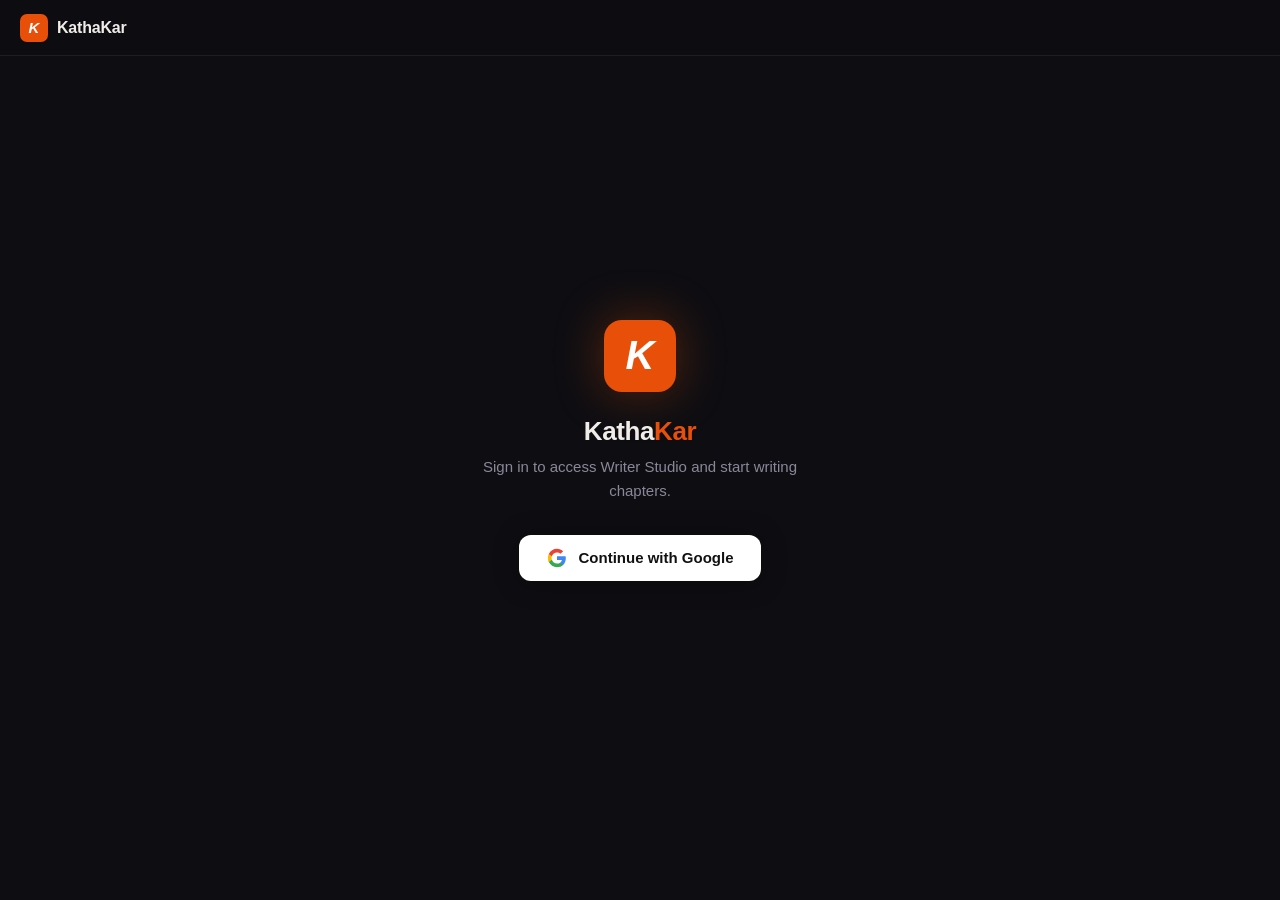
==== kathakar-add-chapter.html @ 12774c69 "Refactor Writer Studio: two-panel dashboard, multi-page arch, file upload, sort, Playwright testids" ====
<!DOCTYPE html>
<html lang="en">
<head>
<meta charset="UTF-8">
<meta name="viewport" content="width=device-width, initial-scale=1.0">
<title>Add Chapter — KathaKar</title>
<script src="https://www.gstatic.com/firebasejs/10.12.0/firebase-app-compat.js"></script>
<script src="https://www.gstatic.com/firebasejs/10.12.0/firebase-auth-compat.js"></script>
<script src="https://www.gstatic.com/firebasejs/10.12.0/firebase-firestore-compat.js"></script>
<script src="https://www.gstatic.com/firebasejs/10.12.0/firebase-storage-compat.js"></script>
<script src="https://cdnjs.cloudflare.com/ajax/libs/mammoth/1.6.0/mammoth.browser.min.js"></script>
<style>
:root {
  --orange:      #E8500A;
  --orange-hi:   #FF6020;
  --orange-dim:  rgba(232,80,10,0.12);
  --orange-dim2: rgba(232,80,10,0.22);
  --dark:        #0E0E12;
  --surface:     #17171C;
  --surface2:    #1F1F28;
  --surface3:    #272733;
  --text:        #F0EDE8;
  --muted:       #8B8799;
  --subtle:      #5A5768;
  --border:      rgba(255,255,255,0.07);
  --border-hi:   rgba(255,255,255,0.14);
  --green:       #4CAF50;
  --green-dim:   rgba(76,175,80,0.13);
  --red:         #EF5350;
  --red-dim:     rgba(239,83,80,0.12);
}

*, *::before, *::after { box-sizing: border-box; margin: 0; padding: 0; }
html { scroll-behavior: smooth; }
body {
  font-family: 'Helvetica Neue', Arial, system-ui, sans-serif;
  background: var(--dark);
  color: var(--text);
  min-height: 100vh;
  -webkit-font-smoothing: antialiased;
}

/* ── Topbar ── */
.topbar {
  position: fixed; top: 0; left: 0; right: 0; z-index: 200;
  display: flex; align-items: center; justify-content: space-between;
  padding: 0 20px; height: 56px;
  background: rgba(14,14,18,0.97); backdrop-filter: blur(16px);
  border-bottom: 1px solid var(--border);
}
.topbar-logo { display: flex; align-items: center; gap: 9px; text-decoration: none; }
.logo-k {
  width: 28px; height: 28px; border-radius: 7px; background: var(--orange);
  display: flex; align-items: center; justify-content: center;
  font-size: 15px; font-weight: 800; color: #fff; font-style: italic; flex-shrink: 0;
}
.logo-text { font-size: 16px; font-weight: 700; color: var(--text); letter-spacing: -0.2px; }
.topbar-right { display: flex; align-items: center; gap: 10px; }
.user-avatar { width: 28px; height: 28px; border-radius: 50%; border: 2px solid var(--orange); object-fit: cover; background: var(--surface2); }
.user-name { font-size: 12px; color: var(--muted); max-width: 140px; overflow: hidden; text-overflow: ellipsis; white-space: nowrap; }
.sign-out-btn {
  padding: 5px 12px; border: 1px solid var(--border-hi); border-radius: 100px;
  background: none; color: var(--muted); font-size: 12px; cursor: pointer; font-family: inherit;
  transition: border-color .2s, color .2s;
}
.sign-out-btn:hover { border-color: var(--orange); color: var(--orange); }

/* ── Auth screen ── */
#auth-screen {
  min-height: 100vh; display: flex; flex-direction: column;
  align-items: center; justify-content: center;
  background: var(--dark); text-align: center; padding: 40px 24px;
}
.auth-logo-box {
  width: 72px; height: 72px; border-radius: 18px; background: var(--orange);
  display: flex; align-items: center; justify-content: center;
  font-size: 40px; font-weight: 800; color: #fff; font-style: italic;
  margin-bottom: 24px; box-shadow: 0 0 48px rgba(232,80,10,0.35);
}
.auth-h1 { font-size: 26px; font-weight: 700; margin-bottom: 8px; letter-spacing: -0.4px; }
.auth-h1 em { color: var(--orange); font-style: normal; }
.auth-sub { font-size: 15px; color: var(--muted); margin-bottom: 32px; line-height: 1.6; max-width: 360px; }
.google-btn {
  display: inline-flex; align-items: center; gap: 12px;
  padding: 13px 28px; background: #fff; color: #111;
  border: none; border-radius: 12px; font-size: 15px; font-weight: 600; cursor: pointer;
  box-shadow: 0 2px 24px rgba(0,0,0,0.35); transition: transform .15s, box-shadow .15s; font-family: inherit;
}
.google-btn:hover { transform: translateY(-2px); box-shadow: 0 6px 32px rgba(0,0,0,0.45); }
.google-btn svg { width: 20px; height: 20px; flex-shrink: 0; }

/* ── Main content ── */
#main-content { display: none; }
.page {
  max-width: 760px; margin: 0 auto; padding: 80px 24px 80px;
}

/* ── Breadcrumb ── */
.breadcrumb {
  display: inline-flex; align-items: center; gap: 6px;
  font-size: 13px; color: var(--muted); text-decoration: none; margin-bottom: 24px;
  transition: color .15s;
}
.breadcrumb:hover { color: var(--text); }
.breadcrumb::before { content: '←'; font-size: 14px; }

/* ── Page title ── */
.page-title {
  font-size: 22px; font-weight: 700; letter-spacing: -0.4px; margin-bottom: 4px;
  text-wrap: balance;
}
.page-sub { font-size: 14px; color: var(--muted); margin-bottom: 28px; }

/* ── Status indicator ── */
.status-indicator {
  display: inline-flex; align-items: center; gap: 6px;
  margin-bottom: 24px;
}
.status-dot { width: 6px; height: 6px; border-radius: 50%; }
.status-dot.published { background: var(--green); }
.status-dot.draft { background: var(--muted); }
.status-text { font-size: 12px; font-weight: 700; text-transform: uppercase; letter-spacing: 0.7px; }
.status-text.published { color: var(--green); }
.status-text.draft { color: var(--muted); }

/* ── Form ── */
.form-group { margin-bottom: 20px; }
.form-label {
  display: block; font-size: 11px; font-weight: 700; text-transform: uppercase;
  letter-spacing: 0.9px; color: var(--muted); margin-bottom: 7px;
}
.form-label span { font-weight: 400; text-transform: none; letter-spacing: 0; color: var(--subtle); }
.form-input {
  width: 100%; padding: 11px 14px;
  background: var(--surface); border: 1px solid var(--border-hi);
  border-radius: 10px; color: var(--text); font-size: 15px; font-family: inherit;
  transition: border-color .15s, box-shadow .15s; outline: none;
}
.form-input:focus {
  border-color: var(--orange);
  box-shadow: 0 0 0 3px var(--orange-dim);
}
.form-input::placeholder { color: var(--subtle); }

/* ── File upload row ── */
.file-upload-row {
  display: flex; align-items: center; gap: 10px; margin-bottom: 10px; flex-wrap: wrap;
}
.file-upload-label {
  display: inline-flex; align-items: center; gap: 6px;
  padding: 7px 14px; background: var(--surface2); border: 1px solid var(--border-hi);
  border-radius: 8px; font-size: 12px; font-weight: 600; color: var(--muted);
  cursor: pointer; transition: border-color .15s, color .15s; user-select: none;
}
.file-upload-label:hover { border-color: var(--orange); color: var(--orange); }
.file-upload-label input[type="file"] { display: none; }
.file-upload-hint { font-size: 11px; color: var(--subtle); }
.file-loaded-name {
  font-size: 11px; color: var(--green);
  background: var(--green-dim); border-radius: 6px; padding: 3px 8px;
}

/* ── Content textarea ── */
.content-textarea {
  width: 100%; min-height: 420px; padding: 16px;
  background: var(--surface); border: 1px solid var(--border-hi);
  border-radius: 10px; color: var(--text);
  font-size: 15px; font-family: inherit; line-height: 1.75;
  resize: vertical; outline: none;
  transition: border-color .15s, box-shadow .15s;
}
.content-textarea:focus {
  border-color: var(--orange);
  box-shadow: 0 0 0 3px var(--orange-dim);
}
.content-textarea::placeholder { color: var(--subtle); }

/* ── Word count bar ── */
.word-meta {
  display: flex; align-items: center; gap: 16px; margin-top: 8px; flex-wrap: wrap;
}
.word-meta-item { display: flex; align-items: center; gap: 5px; font-size: 12px; color: var(--muted); }
.word-meta-item strong { color: var(--text); font-variant-numeric: tabular-nums; }

/* ── Action buttons ── */
.form-divider { height: 1px; background: var(--border); margin: 28px 0; }
.form-actions { display: flex; gap: 10px; flex-wrap: wrap; align-items: center; }
.btn {
  display: inline-flex; align-items: center; gap: 8px;
  padding: 11px 24px; border: none; border-radius: 10px;
  font-size: 14px; font-weight: 600; cursor: pointer; font-family: inherit;
  transition: transform .12s, box-shadow .12s, opacity .2s;
}
.btn:disabled { opacity: 0.5; cursor: not-allowed; }
.btn-primary { background: var(--orange); color: #fff; }
.btn-primary:not(:disabled):hover { transform: translateY(-1px); box-shadow: 0 6px 20px rgba(232,80,10,0.4); }
.btn-secondary { background: var(--surface2); color: var(--text); border: 1px solid var(--border-hi); }
.btn-secondary:not(:disabled):hover { border-color: var(--orange); color: var(--orange); }
.btn-outline { background: none; border: 1px solid var(--border-hi); color: var(--muted); }
.btn-outline:hover { border-color: var(--border-hi); color: var(--text); }

/* ── Spinner ── */
.spinner {
  display: inline-block; width: 14px; height: 14px;
  border: 2px solid rgba(255,255,255,0.25);
  border-top-color: #fff; border-radius: 50%; animation: spin .6s linear infinite;
}
.spinner-dark {
  border-color: rgba(0,0,0,0.15); border-top-color: var(--orange);
}
@keyframes spin { to { transform: rotate(360deg); } }

/* ── Toast ── */
#toast {
  position: fixed; bottom: 24px; left: 50%; transform: translateX(-50%) translateY(80px);
  background: var(--surface2); border: 1px solid var(--border-hi);
  border-radius: 10px; padding: 10px 20px; font-size: 13px; font-weight: 500;
  z-index: 9999; transition: transform .25s, opacity .25s; pointer-events: none;
  white-space: nowrap; opacity: 0;
}
#toast.show { transform: translateX(-50%) translateY(0); opacity: 1; }
#toast[data-toast-type="success"] { border-color: var(--green); color: var(--green); }
#toast[data-toast-type="error"]   { border-color: var(--red);   color: var(--red);   }
#toast[data-toast-type="info"]    { border-color: var(--orange); color: var(--orange); }

/* ── Loading overlay ── */
.page-loading {
  display: flex; align-items: center; gap: 10px;
  padding: 80px 24px; color: var(--muted); font-size: 14px;
}
</style>
</head>
<body>

<!-- ── Topbar ── -->
<header class="topbar">
  <a class="topbar-logo" href="kathakar.html">
    <div class="logo-k">K</div>
    <span class="logo-text">KathaKar</span>
  </a>
  <div class="topbar-right" id="topbar-user" style="display:none">
    <img class="user-avatar" id="user-avatar" src="" alt="avatar">
    <span class="user-name" id="user-name-topbar"></span>
    <button class="sign-out-btn" onclick="doSignOut()">Sign out</button>
  </div>
</header>

<!-- ── Auth screen ── -->
<div id="auth-screen" data-testid="auth-screen">
  <div class="auth-logo-box">K</div>
  <h1 class="auth-h1">Katha<em>Kar</em></h1>
  <p class="auth-sub">Sign in to access Writer Studio and start writing chapters.</p>
  <button class="google-btn" data-testid="google-signin-btn" onclick="doSignIn()">
    <svg viewBox="0 0 24 24" xmlns="http://www.w3.org/2000/svg" aria-hidden="true">
      <path d="M22.56 12.25c0-.78-.07-1.53-.2-2.25H12v4.26h5.92c-.26 1.37-1.04 2.53-2.21 3.31v2.77h3.57c2.08-1.92 3.28-4.74 3.28-8.09z" fill="#4285F4"/>
      <path d="M12 23c2.97 0 5.46-.98 7.28-2.66l-3.57-2.77c-.98.66-2.23 1.06-3.71 1.06-2.86 0-5.29-1.93-6.16-4.53H2.18v2.84C3.99 20.53 7.7 23 12 23z" fill="#34A853"/>
      <path d="M5.84 14.09c-.22-.66-.35-1.36-.35-2.09s.13-1.43.35-2.09V7.07H2.18C1.43 8.55 1 10.22 1 12s.43 3.45 1.18 4.93l2.85-2.22.81-.62z" fill="#FBBC05"/>
      <path d="M12 5.38c1.62 0 3.06.56 4.21 1.64l3.15-3.15C17.45 2.09 14.97 1 12 1 7.7 1 3.99 3.47 2.18 7.07l3.66 2.84c.87-2.6 3.3-4.53 6.16-4.53z" fill="#EA4335"/>
    </svg>
    Continue with Google
  </button>
</div>

<!-- ── Main content ── -->
<div id="main-content">
  <div class="page">

    <a class="breadcrumb" id="back-link" href="kathakar-write.html">Back to Story</a>

    <h1 class="page-title" id="page-title">Add Chapter</h1>
    <p class="page-sub" id="page-sub">Write or paste your chapter content below.</p>

    <!-- Status indicator -->
    <div class="status-indicator" id="status-indicator">
      <span class="status-dot draft" id="status-dot"></span>
      <span class="status-text draft" id="status-text">DRAFT</span>
    </div>

    <!-- Chapter title -->
    <div class="form-group">
      <label class="form-label" for="chapter-title-input">Chapter Title <span>*</span></label>
      <input class="form-input" type="text" id="chapter-title-input" data-testid="chapter-title-input"
             placeholder="Enter a title for this chapter…" maxlength="200" autocomplete="off">
    </div>

    <!-- Content + file upload -->
    <div class="form-group">
      <label class="form-label">Content <span>*</span></label>
      <div class="file-upload-row">
        <label class="file-upload-label" data-testid="file-upload-label" id="file-upload-label">
          📄 Load from file
          <input type="file" id="chapter-file-input" accept=".txt,.docx">
        </label>
        <span class="file-upload-hint">.txt or .docx — content loads into the editor below</span>
        <span class="file-loaded-name" id="file-loaded-name" style="display:none"></span>
      </div>
      <textarea class="content-textarea" id="chapter-content-textarea" data-testid="chapter-content-textarea"
                placeholder="Start writing your chapter here, or load a .txt / .docx file above…"
                oninput="updateWordCount()"></textarea>
      <div class="word-meta">
        <div class="word-meta-item">
          <strong id="word-count" data-testid="word-count">0</strong>
          <span>words</span>
        </div>
        <div class="word-meta-item">
          ~<strong id="read-time">0</strong>
          <span>min read</span>
        </div>
        <div class="word-meta-item">
          <strong id="char-count">0</strong>
          <span>characters</span>
        </div>
      </div>
    </div>

    <div class="form-divider"></div>

    <div class="form-actions">
      <button class="btn btn-primary" id="publish-btn" data-testid="publish-btn" onclick="saveChapter('PUBLISHED')">
        Publish Chapter
      </button>
      <button class="btn btn-secondary" id="draft-btn" data-testid="draft-btn" onclick="saveChapter('DRAFT')">
        Save as Draft
      </button>
      <button class="btn btn-outline" id="cancel-btn" data-testid="cancel-btn" onclick="goBack()">
        Cancel
      </button>
    </div>

  </div>
</div>

<!-- Toast -->
<div id="toast" data-testid="toast" data-toast-type="info" role="status" aria-live="polite"></div>

<script>
// ── Firebase ─────────────────────────────────────────────────────────────────
firebase.initializeApp({
  apiKey: "AIzaSyAlBgMkCbsOSqVAj3kcr8WeYCLcagK4B7U",
  authDomain: "kathakar-8b43a.firebaseapp.com",
  projectId: "kathakar-8b43a",
  storageBucket: "kathakar-8b43a.firebasestorage.app",
  messagingSenderId: "843855541873",
  appId: "1:843855541873:web:230f1720020e0057ed4dd0"
});
const auth     = firebase.auth();
const db       = firebase.firestore();
const storage  = firebase.storage();
const provider = new firebase.auth.GoogleAuthProvider();

// ── State ────────────────────────────────────────────────────────────────────
let currentUser  = null;
let storyId      = '';
let chapterId    = ''; // empty = create mode
let chapterNum   = 1;
let storyTitle   = '';
let currentStatus = 'DRAFT';
let isSaving     = false;

// Parse URL params on load
(function() {
  const params = new URLSearchParams(window.location.search);
  storyId    = params.get('storyId') || '';
  chapterId  = params.get('chapterId') || '';
  chapterNum = parseInt(params.get('chapterNum') || '1', 10) || 1;
})();

// ── Auth ─────────────────────────────────────────────────────────────────────
auth.onAuthStateChanged(function(user) {
  currentUser = user;
  if (user) {
    document.getElementById('auth-screen').style.display = 'none';
    document.getElementById('main-content').style.display = 'block';
    document.getElementById('topbar-user').style.display = 'flex';
    document.getElementById('user-avatar').src = user.photoURL || '';
    document.getElementById('user-name-topbar').textContent = user.displayName || user.email || '';
    if (!storyId) {
      showToast('Missing story ID — please go back and try again.', 'error');
      return;
    }
    // Load story metadata (for breadcrumb / title)
    loadStoryMeta().then(function() {
      if (chapterId) {
        loadChapterForEdit();
      } else {
        updatePageTitle();
        updateStatusIndicator('DRAFT');
      }
    });
  } else {
    document.getElementById('auth-screen').style.display = 'flex';
    document.getElementById('main-content').style.display = 'none';
    document.getElementById('topbar-user').style.display = 'none';
  }
});

function doSignIn() {
  auth.signInWithPopup(provider).catch(function(e) { showToast('Sign-in failed: ' + e.message, 'error'); });
}
function doSignOut() { auth.signOut(); }

function goBack() {
  window.location.href = storyId
    ? 'kathakar-write.html?selected=' + encodeURIComponent(storyId)
    : 'kathakar-write.html';
}

// ── Load story metadata ───────────────────────────────────────────────────────
async function loadStoryMeta() {
  if (!storyId) return;
  try {
    const doc = await db.collection('stories').doc(storyId).get();
    if (doc.exists) {
      const s = doc.data();
      storyTitle = s.title || 'Story';
      const backLink = document.getElementById('back-link');
      backLink.textContent = 'Back to ' + storyTitle;
      backLink.href = 'kathakar-write.html?selected=' + encodeURIComponent(storyId);
    }
  } catch (_) {
    // Non-fatal: breadcrumb just won't have the story title
  }
}

// ── Load chapter for edit ─────────────────────────────────────────────────────
async function loadChapterForEdit() {
  showToast('Loading chapter…', 'info');
  try {
    const doc = await db.collection('episodes').doc(chapterId).get();
    if (!doc.exists) { showToast('Chapter not found', 'error'); return; }
    const ep = doc.data();
    chapterNum = ep.chapterNumber || chapterNum;
    currentStatus = ep.status || 'DRAFT';
    document.getElementById('chapter-title-input').value = ep.title || '';
    document.getElementById('chapter-content-textarea').value = ep.content || '';
    updateWordCount();
    updateStatusIndicator(currentStatus);
    updatePageTitle(ep.title || '');
  } catch (e) {
    showToast('Failed to load chapter: ' + e.message, 'error');
  }
}

// ── UI updates ────────────────────────────────────────────────────────────────
function updatePageTitle(epTitle) {
  var titleEl = document.getElementById('page-title');
  var subEl   = document.getElementById('page-sub');
  if (chapterId) {
    titleEl.textContent = 'Edit: ' + (epTitle || 'Chapter ' + chapterNum);
    subEl.textContent   = 'Edit your chapter content and save.';
  } else {
    titleEl.textContent = 'Chapter ' + chapterNum + (storyTitle ? ' — ' + storyTitle : '');
    subEl.textContent   = 'Write this chapter, then publish or save as a draft.';
  }
}

function updateStatusIndicator(status) {
  currentStatus = status || 'DRAFT';
  var dot  = document.getElementById('status-dot');
  var text = document.getElementById('status-text');
  var isPub = currentStatus === 'PUBLISHED';
  dot.className  = 'status-dot '  + (isPub ? 'published' : 'draft');
  text.className = 'status-text ' + (isPub ? 'published' : 'draft');
  text.textContent = currentStatus;
}

// ── Word count ────────────────────────────────────────────────────────────────
function updateWordCount() {
  var content = document.getElementById('chapter-content-textarea').value || '';
  var wordCount = content.trim() ? content.trim().split(/\s+/).filter(function(w) { return w.length > 0; }).length : 0;
  var readTime  = Math.max(1, Math.round(wordCount / 200));
  var charCount = content.length;
  document.getElementById('word-count').textContent = wordCount.toLocaleString();
  document.getElementById('read-time').textContent  = readTime;
  document.getElementById('char-count').textContent = charCount.toLocaleString();
}

// ── File loading (txt / docx) ─────────────────────────────────────────────────
document.addEventListener('DOMContentLoaded', function() {
  var fileInput = document.getElementById('chapter-file-input');
  fileInput.addEventListener('change', function(e) {
    var file = e.target.files && e.target.files[0];
    if (!file) return;
    e.target.value = '';
    if (file.size > 20 * 1024 * 1024) { showToast('File must be under 20 MB', 'error'); return; }
    var label = document.getElementById('file-upload-label');
    var origLabelHtml = label.innerHTML;
    label.innerHTML = '<span class="spinner spinner-dark"></span> Reading… <input type="file" id="chapter-file-input" accept=".txt,.docx" style="display:none">';
    var name = file.name.toLowerCase();
    if (name.endsWith('.docx')) {
      var reader = new FileReader();
      reader.onload = function(ev) {
        if (typeof mammoth !== 'undefined') {
          mammoth.extractRawText({ arrayBuffer: ev.target.result }).then(function(result) {
            var text = (result.value || '').trim();
            if (!text) { showToast('Could not extract text from .docx', 'error'); restoreFileLabel(label, origLabelHtml); return; }
            document.getElementById('chapter-content-textarea').value = text;
            updateWordCount();
            showFileLoaded(file.name);
            restoreFileLabel(label, origLabelHtml);
            showToast('Word document loaded — review before publishing', 'success');
          }).catch(function() {
            showToast('Failed to read .docx file', 'error');
            restoreFileLabel(label, origLabelHtml);
          });
        } else {
          showToast('mammoth.js not loaded — cannot read .docx files', 'error');
          restoreFileLabel(label, origLabelHtml);
        }
      };
      reader.onerror = function() { showToast('Could not read file', 'error'); restoreFileLabel(label, origLabelHtml); };
      reader.readAsArrayBuffer(file);
    } else {
      // Plain text
      var reader = new FileReader();
      reader.onload = function(ev) {
        document.getElementById('chapter-content-textarea').value = (ev.target.result || '').trim();
        updateWordCount();
        showFileLoaded(file.name);
        restoreFileLabel(label, origLabelHtml);
        showToast('File loaded — review content before publishing', 'success');
      };
      reader.onerror = function() { showToast('Could not read file', 'error'); restoreFileLabel(label, origLabelHtml); };
      reader.readAsText(file, 'UTF-8');
    }
  });
});

function restoreFileLabel(label, origHtml) {
  label.innerHTML = origHtml;
  // Re-attach the file input event listener since innerHTML was replaced
  var newInput = document.getElementById('chapter-file-input');
  if (!newInput) return;
  newInput.addEventListener('change', function(e) {
    var file = e.target.files && e.target.files[0];
    if (!file) return;
    e.target.value = '';
    if (file.size > 20 * 1024 * 1024) { showToast('File must be under 20 MB', 'error'); return; }
    var lbl = document.getElementById('file-upload-label');
    var orig = lbl.innerHTML;
    lbl.innerHTML = '<span class="spinner spinner-dark"></span> Reading…<input type="file" id="chapter-file-input" accept=".txt,.docx" style="display:none">';
    loadFileIntoTextarea(file, lbl, orig);
  });
}

function loadFileIntoTextarea(file, label, origHtml) {
  var name = file.name.toLowerCase();
  if (name.endsWith('.docx')) {
    var reader = new FileReader();
    reader.onload = function(ev) {
      if (typeof mammoth !== 'undefined') {
        mammoth.extractRawText({ arrayBuffer: ev.target.result }).then(function(result) {
          var text = (result.value || '').trim();
          if (!text) { showToast('Could not extract text from .docx', 'error'); label.innerHTML = origHtml; return; }
          document.getElementById('chapter-content-textarea').value = text;
          updateWordCount();
          showFileLoaded(file.name);
          label.innerHTML = origHtml;
          showToast('Word document loaded', 'success');
        }).catch(function() { showToast('Failed to read .docx', 'error'); label.innerHTML = origHtml; });
      } else { showToast('mammoth.js not loaded', 'error'); label.innerHTML = origHtml; }
    };
    reader.onerror = function() { showToast('Could not read file', 'error'); label.innerHTML = origHtml; };
    reader.readAsArrayBuffer(file);
  } else {
    var reader = new FileReader();
    reader.onload = function(ev) {
      document.getElementById('chapter-content-textarea').value = (ev.target.result || '').trim();
      updateWordCount();
      showFileLoaded(file.name);
      label.innerHTML = origHtml;
      showToast('File loaded', 'success');
    };
    reader.onerror = function() { showToast('Could not read file', 'error'); label.innerHTML = origHtml; };
    reader.readAsText(file, 'UTF-8');
  }
}

function showFileLoaded(filename) {
  var nameEl = document.getElementById('file-loaded-name');
  if (!nameEl) return;
  var short = filename.length > 28 ? filename.substring(0, 28) + '…' : filename;
  nameEl.textContent = '📎 ' + short;
  nameEl.style.display = '';
}

// ── Save chapter ──────────────────────────────────────────────────────────────
async function saveChapter(status) {
  if (isSaving) return;
  var title   = (document.getElementById('chapter-title-input').value || '').trim();
  var content = (document.getElementById('chapter-content-textarea').value || '').trim();
  if (!title)   { showToast('Please enter a chapter title', 'error'); document.getElementById('chapter-title-input').focus(); return; }
  if (!content) { showToast('Please write some content', 'error'); document.getElementById('chapter-content-textarea').focus(); return; }
  if (content.length < 100) { showToast('Chapter should be at least 100 characters', 'error'); return; }
  isSaving = true;
  var pubBtn   = document.getElementById('publish-btn');
  var draftBtn = document.getElementById('draft-btn');
  pubBtn.disabled   = true;
  draftBtn.disabled = true;
  if (status === 'PUBLISHED') {
    pubBtn.innerHTML   = '<span class="spinner"></span> Publishing…';
  } else {
    draftBtn.innerHTML = '<span class="spinner"></span> Saving…';
  }
  var wordCount    = content.split(/\s+/).filter(function(w) { return w.length > 0; }).length;
  var readTime     = Math.max(1, Math.round(wordCount / 200));
  var now          = firebase.firestore.Timestamp.now();
  try {
    if (chapterId) {
      // ── Edit mode ────────────────────────────────────────────────────────────
      await db.collection('episodes').doc(chapterId).update({
        title,
        content,
        wordCount,
        readTimeMinutes: readTime,
        status,
        updatedAt: now
      });
      await db.collection('stories').doc(storyId).update({
        updatedAt: now
      });
      updateStatusIndicator(status);
      showToast(status === 'PUBLISHED' ? 'Chapter published!' : 'Draft saved!', 'success');
    } else {
      // ── Create mode ──────────────────────────────────────────────────────────
      var epRef  = db.collection('episodes').doc();
      var newId  = epRef.id;
      var isFree = chapterNum === 1;
      await epRef.set({
        episodeId:       newId,
        storyId:         storyId,
        authorId:        currentUser.uid,
        chapterNumber:   chapterNum,
        title,
        content,
        wordCount,
        readTimeMinutes: readTime,
        unlockCostCoins: isFree ? 0 : 10,
        isFree,
        status,
        likesCount:      0,
        commentsCount:   0,
        createdAt:       now
      });
      // Update story's totalEpisodes and updatedAt
      await db.collection('stories').doc(storyId).update({
        totalEpisodes: firebase.firestore.FieldValue.increment(1),
        updatedAt:     now
      });
      updateStatusIndicator(status);
      showToast(status === 'PUBLISHED' ? 'Chapter published!' : 'Draft saved!', 'success');
    }
    // Redirect back to dashboard
    setTimeout(function() {
      window.location.href = 'kathakar-write.html?selected=' + encodeURIComponent(storyId);
    }, 700);
  } catch (e) {
    showToast('Save failed: ' + e.message, 'error');
    pubBtn.disabled   = false;
    draftBtn.disabled = false;
    pubBtn.textContent   = 'Publish Chapter';
    draftBtn.textContent = 'Save as Draft';
    isSaving = false;
  }
}

// ── Helpers ───────────────────────────────────────────────────────────────────
function escHtml(str) {
  return String(str).replace(/&/g,'&amp;').replace(/</g,'&lt;').replace(/>/g,'&gt;').replace(/"/g,'&quot;');
}
function escAttr(str) {
  return String(str).replace(/&/g,'&amp;').replace(/"/g,'&quot;').replace(/'/g,'&#39;').replace(/</g,'&lt;').replace(/>/g,'&gt;');
}

// ── Toast ─────────────────────────────────────────────────────────────────────
var toastTimer;
function showToast(msg, type) {
  type = type || 'info';
  var el = document.getElementById('toast');
  el.textContent = msg;
  el.setAttribute('data-toast-type', type);
  el.classList.add('show');
  clearTimeout(toastTimer);
  toastTimer = setTimeout(function() { el.classList.remove('show'); }, 3500);
}
</script>
</body>
</html>
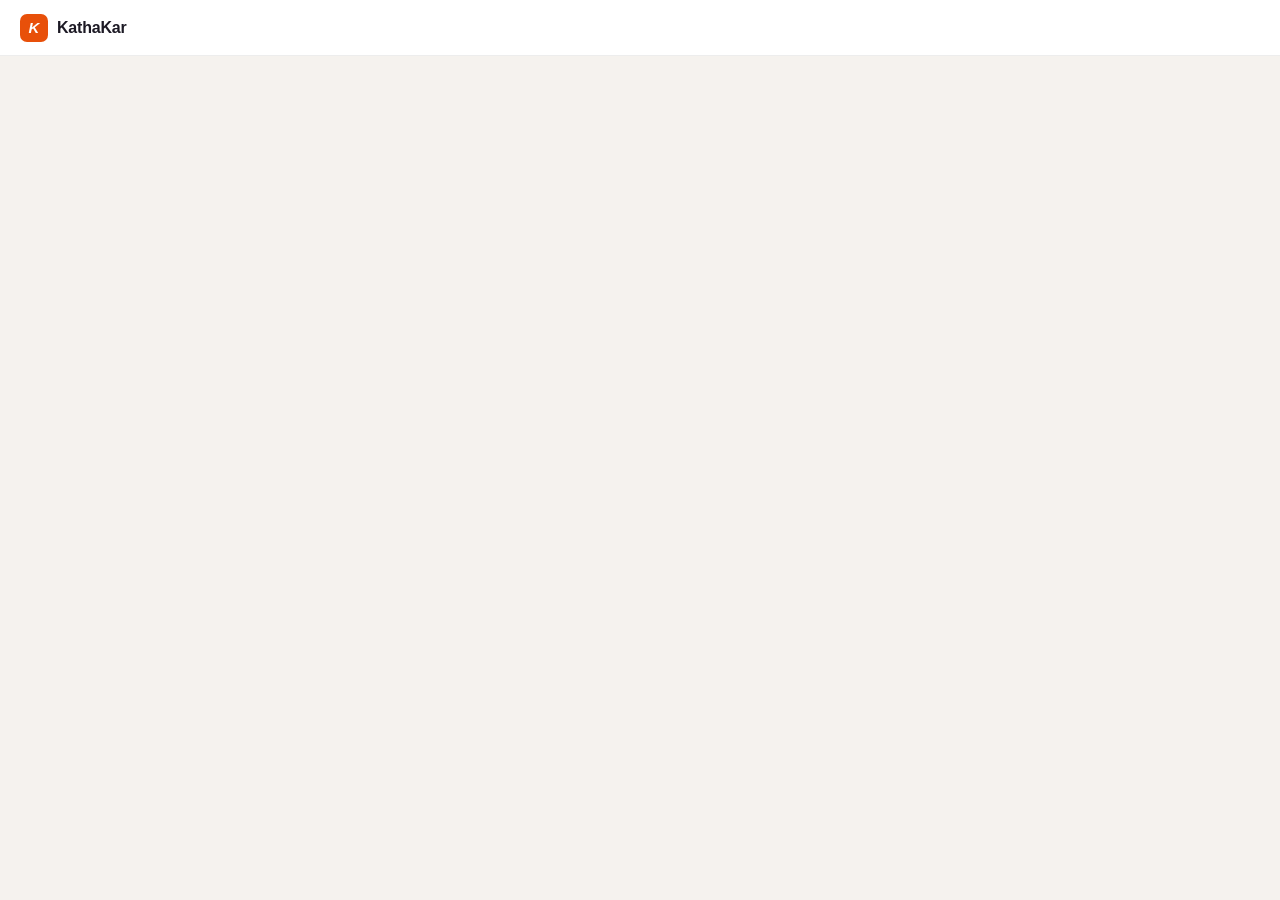
==== commit 3e5066e7: "Fix double logo, auth flash, add day/night theme toggle to all Writer Studio pages" ====
--- a/kathakar-add-chapter.html
+++ b/kathakar-add-chapter.html
@@ -11,10 +11,26 @@
 <script src="https://cdnjs.cloudflare.com/ajax/libs/mammoth/1.6.0/mammoth.browser.min.js"></script>
 <style>
 :root {
+  /* Light mode (default) */
   --orange:      #E8500A;
   --orange-hi:   #FF6020;
-  --orange-dim:  rgba(232,80,10,0.12);
-  --orange-dim2: rgba(232,80,10,0.22);
+  --orange-dim:  rgba(232,80,10,0.10);
+  --orange-dim2: rgba(232,80,10,0.20);
+  --dark:        #F5F2EE;
+  --surface:     #FFFFFF;
+  --surface2:    #F0EDE8;
+  --surface3:    #E8E4DF;
+  --text:        #1C1924;
+  --muted:       #6E697C;
+  --subtle:      #A8A2B5;
+  --border:      rgba(0,0,0,0.07);
+  --border-hi:   rgba(0,0,0,0.13);
+  --green:       #2E7D32;
+  --green-dim:   rgba(46,125,50,0.11);
+  --red:         #C62828;
+  --red-dim:     rgba(198,40,40,0.09);
+}
+[data-theme="dark"] {
   --dark:        #0E0E12;
   --surface:     #17171C;
   --surface2:    #1F1F28;
@@ -45,7 +61,7 @@
   position: fixed; top: 0; left: 0; right: 0; z-index: 200;
   display: flex; align-items: center; justify-content: space-between;
   padding: 0 20px; height: 56px;
-  background: rgba(14,14,18,0.97); backdrop-filter: blur(16px);
+  background: var(--surface); backdrop-filter: blur(16px);
   border-bottom: 1px solid var(--border);
 }
 .topbar-logo { display: flex; align-items: center; gap: 9px; text-decoration: none; }
@@ -67,7 +83,7 @@
 
 /* ── Auth screen ── */
 #auth-screen {
-  min-height: 100vh; display: flex; flex-direction: column;
+  min-height: 100vh; display: none; flex-direction: column;
   align-items: center; justify-content: center;
   background: var(--dark); text-align: center; padding: 40px 24px;
 }
@@ -228,6 +244,15 @@
   display: flex; align-items: center; gap: 10px;
   padding: 80px 24px; color: var(--muted); font-size: 14px;
 }
+
+  .theme-btn {
+    width: 32px; height: 32px;
+    display: flex; align-items: center; justify-content: center;
+    background: transparent; border: 1px solid var(--border-hi);
+    border-radius: 6px; cursor: pointer; font-size: 16px;
+    color: var(--muted); transition: background .15s, color .15s;
+  }
+  .theme-btn:hover { background: var(--surface2); color: var(--text); }
 </style>
 </head>
 <body>
@@ -242,6 +267,7 @@
     <img class="user-avatar" id="user-avatar" src="" alt="avatar">
     <span class="user-name" id="user-name-topbar"></span>
     <button class="sign-out-btn" onclick="doSignOut()">Sign out</button>
+    <button id="theme-btn" class="theme-btn" onclick="toggleTheme()" aria-label="Toggle theme">🌙</button>
   </div>
 </header>
 
